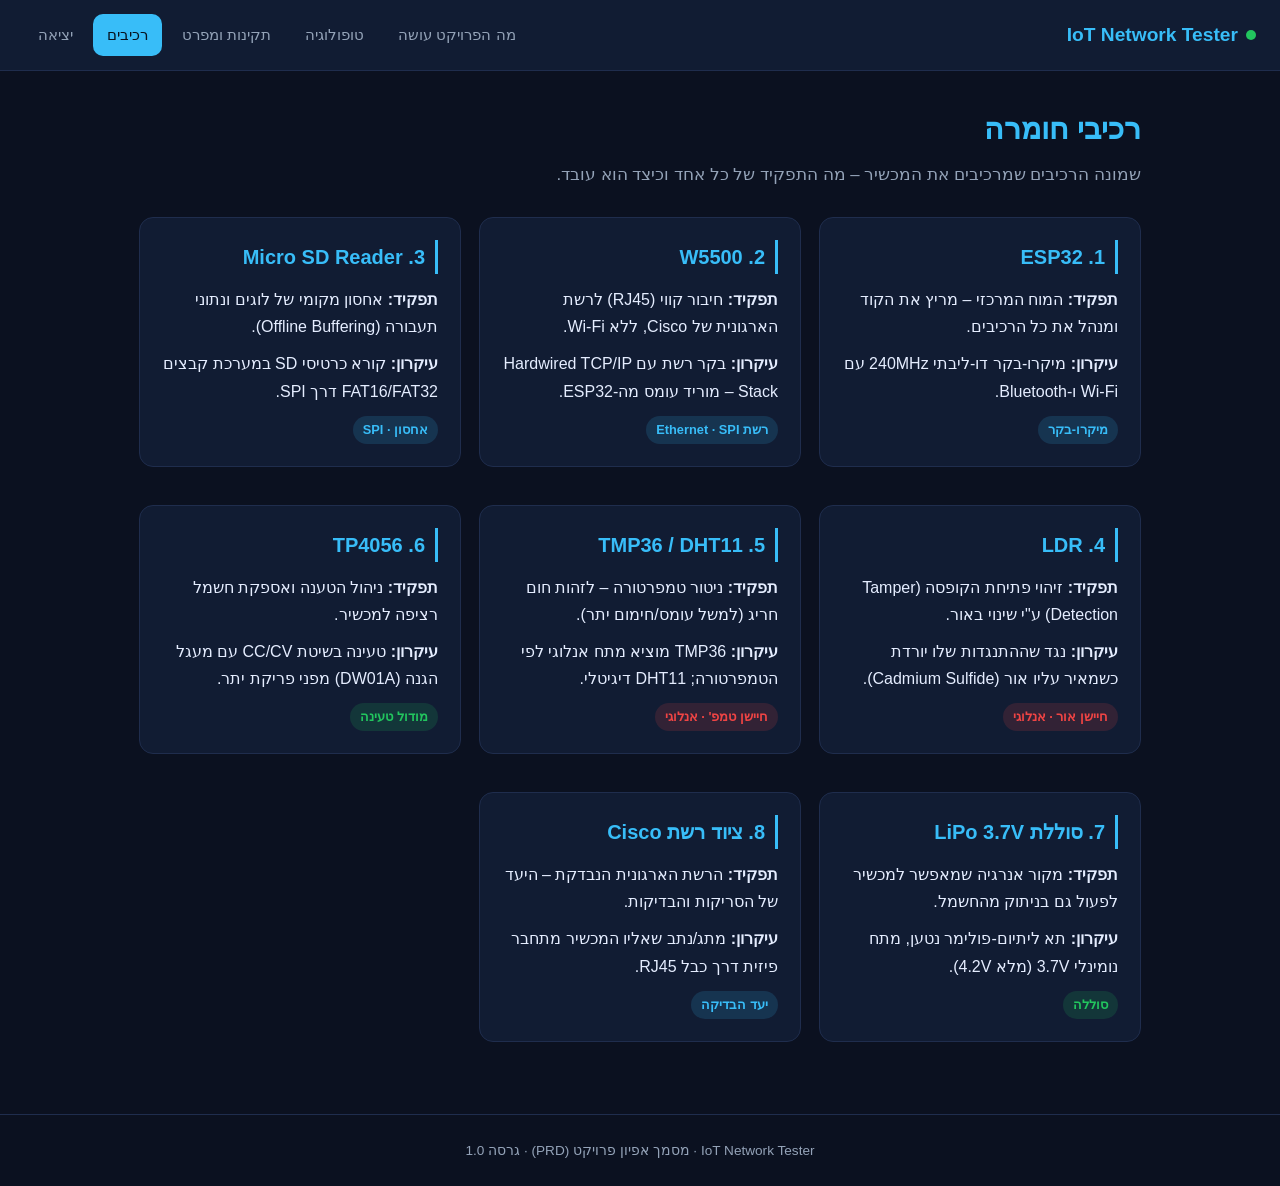
==== components.html @ ea70519b "Initial commit: IoT Network Tester static site (HTML/CSS) Co-Authored-By: Claude Opus 4.8 <noreply@a" ====
<!DOCTYPE html>
<html lang="he" dir="rtl">
<head>
  <meta charset="UTF-8">
  <meta name="viewport" content="width=device-width, initial-scale=1.0">
  <title>רכיבים – IoT Network Tester</title>
  <link rel="stylesheet" href="style.css">
</head>
<body>

  <!-- סרגל ניווט -->
  <nav class="navbar">
    <div class="logo"><span class="dot"></span> IoT Network Tester</div>
    <div class="links">
      <a href="overview.html">מה הפרויקט עושה</a>
      <a href="topology.html">טופולוגיה</a>
      <a href="specs.html">תקינות ומפרט</a>
      <a href="components.html" class="active">רכיבים</a>  <!-- דף נוכחי -->
      <a href="login.html">יציאה</a>
    </div>
  </nav>

  <div class="container">

    <h1 class="page-title">רכיבי חומרה</h1>
    <p class="page-subtitle">
      שמונה הרכיבים שמרכיבים את המכשיר – מה התפקיד של כל אחד וכיצד הוא עובד.
    </p>

    <!-- רשת כרטיסים: כרטיס לכל רכיב -->
    <div class="grid">

      <!-- רכיב 1 -->
      <div class="card">
        <h2>1. ESP32</h2>
        <p><b>תפקיד:</b> המוח המרכזי – מריץ את הקוד ומנהל את כל הרכיבים.</p>
        <p><b>עיקרון:</b> מיקרו-בקר דו-ליבתי 240MHz עם Wi-Fi ו-Bluetooth.</p>
        <span class="badge info">מיקרו-בקר</span>
      </div>

      <!-- רכיב 2 -->
      <div class="card">
        <h2>2. W5500</h2>
        <p><b>תפקיד:</b> חיבור קווי (RJ45) לרשת הארגונית של Cisco, ללא Wi-Fi.</p>
        <p><b>עיקרון:</b> בקר רשת עם Hardwired TCP/IP Stack – מוריד עומס מה-ESP32.</p>
        <span class="badge info">רשת Ethernet · SPI</span>
      </div>

      <!-- רכיב 3 -->
      <div class="card">
        <h2>3. Micro SD Reader</h2>
        <p><b>תפקיד:</b> אחסון מקומי של לוגים ונתוני תעבורה (Offline Buffering).</p>
        <p><b>עיקרון:</b> קורא כרטיסי SD במערכת קבצים FAT16/FAT32 דרך SPI.</p>
        <span class="badge info">אחסון · SPI</span>
      </div>

      <!-- רכיב 4 -->
      <div class="card">
        <h2>4. LDR</h2>
        <p><b>תפקיד:</b> זיהוי פתיחת הקופסה (Tamper Detection) ע"י שינוי באור.</p>
        <p><b>עיקרון:</b> נגד שההתנגדות שלו יורדת כשמאיר עליו אור (Cadmium Sulfide).</p>
        <span class="badge warn">חיישן אור · אנלוגי</span>
      </div>

      <!-- רכיב 5 -->
      <div class="card">
        <h2>5. TMP36 / DHT11</h2>
        <p><b>תפקיד:</b> ניטור טמפרטורה – לזהות חום חריג (למשל עומס/חימום יתר).</p>
        <p><b>עיקרון:</b> TMP36 מוציא מתח אנלוגי לפי הטמפרטורה; DHT11 דיגיטלי.</p>
        <span class="badge warn">חיישן טמפ' · אנלוגי</span>
      </div>

      <!-- רכיב 6 -->
      <div class="card">
        <h2>6. TP4056</h2>
        <p><b>תפקיד:</b> ניהול הטענה ואספקת חשמל רציפה למכשיר.</p>
        <p><b>עיקרון:</b> טעינה בשיטת CC/CV עם מעגל הגנה (DW01A) מפני פריקת יתר.</p>
        <span class="badge ok">מודול טעינה</span>
      </div>

      <!-- רכיב 7 -->
      <div class="card">
        <h2>7. סוללת LiPo 3.7V</h2>
        <p><b>תפקיד:</b> מקור אנרגיה שמאפשר למכשיר לפעול גם בניתוק מהחשמל.</p>
        <p><b>עיקרון:</b> תא ליתיום-פולימר נטען, מתח נומינלי 3.7V (מלא 4.2V).</p>
        <span class="badge ok">סוללה</span>
      </div>

      <!-- רכיב 8 (חיבור ברשת) -->
      <div class="card">
        <h2>8. ציוד רשת Cisco</h2>
        <p><b>תפקיד:</b> הרשת הארגונית הנבדקת – היעד של הסריקות והבדיקות.</p>
        <p><b>עיקרון:</b> מתג/נתב שאליו המכשיר מתחבר פיזית דרך כבל RJ45.</p>
        <span class="badge info">יעד הבדיקה</span>
      </div>

    </div> <!-- סוף grid -->

  </div>

  <div class="footer">IoT Network Tester · מסמך אפיון פרויקט (PRD) · גרסה 1.0</div>

</body>
</html>
---- style.css ----
/* ===================================================================
   style.css – קובץ העיצוב המשותף לכל דפי האתר
   כל הדפים (login, overview, topology, specs, components) מקשרים לקובץ הזה.
   ככה משנים צבע/פונט במקום אחד – וזה משתנה בכל האתר.
   ההערות בעברית (בתוך /* ... *\/) נועדו להסביר לך כל חלק.
   =================================================================== */

/* :root = "השורש" של העמוד. כאן מגדירים משתני צבע (CSS Variables).
   אחר כך קוראים להם עם var(--שם). ככה קל להחליף ערכת צבעים. */
:root {
  --bg: #0b1120;          /* צבע הרקע הראשי – כחול כהה מאוד (כמו "מסך האקר") */
  --panel: #111c33;       /* צבע הרקע של כרטיסים/פאנלים – כחול כהה קצת בהיר יותר */
  --panel-2: #0f1830;     /* גוון כהה נוסף לכרטיסים משניים */
  --border: #1f2d4d;      /* צבע קווי המסגרת */
  --accent: #38bdf8;      /* צבע ההדגשה הראשי – תכלת (כותרות, קישורים) */
  --accent-2: #22c55e;    /* צבע הדגשה שני – ירוק (סטטוס "תקין") */
  --danger: #ef4444;      /* צבע אדום – לאזהרות/סטטוס בעייתי */
  --text: #e5edff;        /* צבע הטקסט הראשי – לבן-תכלת בהיר */
  --muted: #94a3b8;       /* צבע טקסט משני/עמום – אפור-כחלחל */
  --radius: 14px;         /* רדיוס עיגול פינות קבוע לכל האתר */
}

/* הכוכבית (*) בוחרת את *כל* האלמנטים בעמוד.
   מאפסים כאן את ברירות המחדל של הדפדפן כדי שהכל יתחיל נקי. */
* {
  margin: 0;                 /* מבטל רווח חיצוני ברירת מחדל */
  padding: 0;                /* מבטל רווח פנימי ברירת מחדל */
  box-sizing: border-box;    /* מחשיב padding+border בתוך הרוחב (נוח מאוד) */
}

/* body = כל גוף העמוד. כאן מגדירים את הרקע, הפונט והכיוון. */
body {
  font-family: "Segoe UI", Arial, sans-serif;  /* פונט נעים וברור */
  background: var(--bg);        /* צבע הרקע מהמשתנה שהגדרנו למעלה */
  color: var(--text);           /* צבע הטקסט מהמשתנה */
  direction: rtl;               /* כיוון מימין לשמאל – חובה לעברית */
  line-height: 1.7;             /* ריווח בין שורות – עושה טקסט נוח לקריאה */
  min-height: 100vh;            /* גובה מינימלי = גובה כל המסך (100% מגובה החלון) */
}

/* ====================== סרגל ניווט עליון (navbar) ====================== */

/* .navbar = הסרגל העליון עם הקישורים בין הדפים */
.navbar {
  display: flex;                      /* מסדר את הפריטים בשורה אחת (flexbox) */
  align-items: center;                /* ממרכז את הפריטים אנכית */
  justify-content: space-between;     /* דוחף את הלוגו לצד אחד והקישורים לשני */
  flex-wrap: wrap;                    /* מאפשר "לרדת שורה" במסך צר */
  gap: 12px;                          /* רווח בין הפריטים */
  background: var(--panel);           /* רקע כהה לסרגל */
  border-bottom: 1px solid var(--border); /* קו דק בתחתית הסרגל */
  padding: 14px 24px;                 /* ריווח פנימי: 14 למעלה/למטה, 24 בצדדים */
  position: sticky;                   /* "מדביק" את הסרגל – הוא נשאר בראש בזמן גלילה */
  top: 0;                             /* נדבק לחלק העליון */
  z-index: 10;                        /* מוודא שהסרגל מעל שאר התוכן */
}

/* הלוגו בצד ימין של הסרגל */
.navbar .logo {
  font-weight: bold;        /* טקסט מודגש */
  font-size: 1.2rem;        /* גודל פונט מעט גדול */
  color: var(--accent);     /* צבע תכלת */
  display: flex;            /* כדי לשים את הנקודה והטקסט בשורה */
  align-items: center;      /* ממרכז אנכית */
  gap: 8px;                 /* רווח בין הנקודה לטקסט */
}

/* הנקודה הירוקה ליד הלוגו (אינדיקציית "מערכת פעילה") */
.navbar .logo .dot {
  width: 10px;                 /* רוחב הנקודה */
  height: 10px;                /* גובה הנקודה */
  background: var(--accent-2); /* צבע ירוק */
  border-radius: 50%;          /* 50% = עיגול מושלם */
}

/* רשימת הקישורים בסרגל */
.navbar .links {
  display: flex;      /* קישורים בשורה */
  flex-wrap: wrap;    /* יורדים שורה במסך צר */
  gap: 6px;           /* רווח בין הקישורים */
}

/* כל קישור בסרגל הניווט */
.navbar .links a {
  color: var(--muted);           /* צבע אפור עמום כברירת מחדל */
  text-decoration: none;         /* מסיר את הקו התחתון של קישורים */
  padding: 8px 14px;             /* ריווח פנימי שהופך את הקישור ל"כפתור" */
  border-radius: 10px;           /* פינות מעוגלות */
  font-size: 0.95rem;            /* גודל פונט מעט קטן */
  transition: all 0.2s;          /* אנימציה חלקה כשעוברים עם העכבר */
}

/* מה קורה כשמעבירים עכבר מעל קישור (hover) */
.navbar .links a:hover {
  background: var(--panel-2);    /* רקע כהה מופיע */
  color: var(--text);            /* הטקסט הופך בהיר */
}

/* הקישור של הדף הנוכחי – מודגש כדי שתדע איפה אתה.
   נותנים לקישור הפעיל class="active" בכל דף. */
.navbar .links a.active {
  background: var(--accent);     /* רקע תכלת מלא */
  color: #07121f;                /* טקסט כהה לקונטרסט */
}

/* ====================== מבנה כללי של התוכן ====================== */

/* .container = עטיפה שמגבילה את רוחב התוכן וממרכזת אותו */
.container {
  max-width: 1050px;      /* רוחב מרבי – מונע שורות ארוכות מדי */
  margin: 0 auto;         /* auto בצדדים = ממרכז את העטיפה אופקית */
  padding: 32px 24px;     /* ריווח פנימי מסביב לתוכן */
}

/* כותרת ראשית של דף */
.page-title {
  font-size: 1.9rem;              /* גודל גדול */
  color: var(--accent);          /* תכלת */
  margin-bottom: 6px;            /* רווח קטן מתחת */
}

/* כיתוב משנה מתחת לכותרת הראשית */
.page-subtitle {
  color: var(--muted);           /* אפור עמום */
  margin-bottom: 28px;           /* רווח גדול לפני התוכן */
  font-size: 1.05rem;            /* מעט גדול מהרגיל */
}

/* ====================== כרטיסים (cards) ====================== */

/* .card = תיבת תוכן עם רקע, מסגרת ופינות מעוגלות */
.card {
  background: var(--panel);           /* רקע כהה */
  border: 1px solid var(--border);    /* מסגרת דקה */
  border-radius: var(--radius);       /* פינות מעוגלות */
  padding: 22px;                      /* ריווח פנימי */
  margin-bottom: 20px;                /* רווח בין כרטיס לכרטיס */
}

/* כותרת בתוך כרטיס */
.card h2 {
  color: var(--accent);               /* תכלת */
  font-size: 1.25rem;                 /* גודל בינוני */
  margin-bottom: 12px;                /* רווח מתחת לכותרת */
  border-right: 3px solid var(--accent); /* פס צבעוני בצד ימין (כי זה RTL) */
  padding-right: 10px;                /* מרווח בין הפס לטקסט */
}

/* פסקה רגילה בתוך כרטיס */
.card p {
  color: var(--text);     /* צבע טקסט רגיל */
  margin-bottom: 10px;    /* רווח קטן בין פסקאות */
}

/* ====================== רשת כרטיסים (grid) ====================== */

/* .grid = פריסה של כמה כרטיסים בטור/שורות אוטומטיות */
.grid {
  display: grid;  /* מפעיל פריסת רשת (grid) */
  /* auto-fit = כמה עמודות שנכנסות; minmax = כל עמודה לפחות 260px */
  grid-template-columns: repeat(auto-fit, minmax(260px, 1fr));
  gap: 18px;      /* רווח בין הכרטיסים ברשת */
}

/* ====================== תגיות סטטוס (badges) ====================== */

/* .badge = תגית קטנה צבעונית (למשל "תכלת/תקין") */
.badge {
  display: inline-block;      /* תופס רק את רוחב התוכן */
  padding: 3px 10px;          /* ריווח פנימי קטן */
  border-radius: 999px;       /* מספר גדול = צורת גלולה (קצוות עגולים לגמרי) */
  font-size: 0.8rem;          /* פונט קטן */
  font-weight: bold;          /* מודגש */
}

/* תגית ירוקה – "תקין" */
.badge.ok {
  background: rgba(34, 197, 94, 0.15); /* ירוק שקוף – רקע עדין */
  color: var(--accent-2);              /* טקסט ירוק מלא */
}

/* תגית תכלת – מידע כללי */
.badge.info {
  background: rgba(56, 189, 248, 0.15); /* תכלת שקוף */
  color: var(--accent);                 /* טקסט תכלת */
}

/* תגית אדומה – אזהרה */
.badge.warn {
  background: rgba(239, 68, 68, 0.15); /* אדום שקוף */
  color: var(--danger);                /* טקסט אדום */
}

/* ====================== טבלאות ====================== */

/* עיצוב טבלה (נשתמש בדף התקינות) */
table {
  width: 100%;                  /* הטבלה תופסת את כל רוחב הכרטיס */
  border-collapse: collapse;    /* מאחד קווי גבול כפולים לקו אחד */
  margin-top: 8px;              /* רווח קטן מעל */
}

/* תאי כותרת (th) ותאי תוכן (td) */
th, td {
  text-align: right;                       /* יישור לימין (עברית) */
  padding: 10px 12px;                       /* ריווח פנימי בתא */
  border-bottom: 1px solid var(--border);   /* קו הפרדה דק מתחת לכל שורה */
}

/* שורת הכותרת של הטבלה */
th {
  color: var(--accent);        /* תכלת */
  font-size: 0.95rem;          /* מעט קטן */
}

/* תאי תוכן */
td {
  color: var(--text);          /* צבע טקסט רגיל */
}

/* ====================== רשימות ====================== */

/* רשימה עם נקודות בתוך כרטיס */
.card ul {
  padding-right: 22px;   /* הזחה מימין כדי שהנקודות לא ייצאו מהכרטיס */
  margin: 8px 0;         /* רווח מעל ומתחת לרשימה */
}

/* כל פריט ברשימה */
.card li {
  margin-bottom: 8px;    /* רווח בין הפריטים */
  color: var(--text);    /* צבע טקסט */
}

/* ====================== כותרת תחתונה (footer) ====================== */

/* .footer = שורת סיום בתחתית הדף */
.footer {
  text-align: center;             /* טקסט ממורכז */
  color: var(--muted);            /* אפור עמום */
  font-size: 0.85rem;             /* פונט קטן */
  padding: 24px;                  /* ריווח מסביב */
  border-top: 1px solid var(--border); /* קו דק בחלק העליון של הפוטר */
  margin-top: 20px;               /* רווח מעל הפוטר */
}
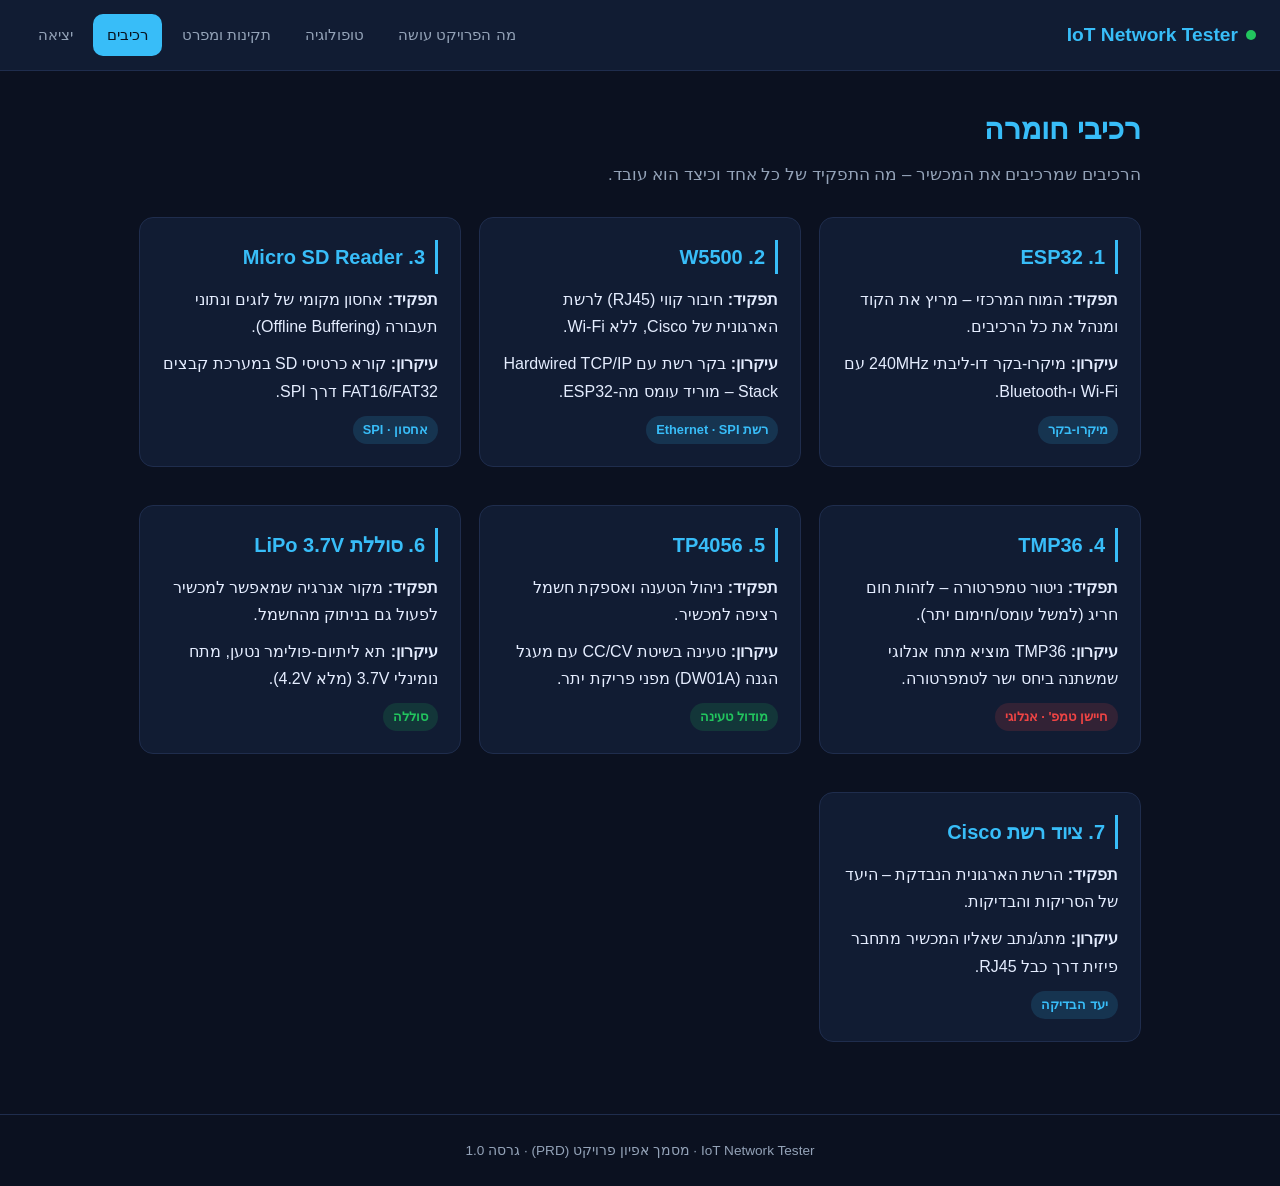
==== commit bdc57a16: "Update components.html" ====
--- a/components.html
+++ b/components.html
@@ -24,7 +24,7 @@
 
     <h1 class="page-title">רכיבי חומרה</h1>
     <p class="page-subtitle">
-      שמונה הרכיבים שמרכיבים את המכשיר – מה התפקיד של כל אחד וכיצד הוא עובד.
+      הרכיבים שמרכיבים את המכשיר – מה התפקיד של כל אחד וכיצד הוא עובד.
     </p>
 
     <!-- רשת כרטיסים: כרטיס לכל רכיב -->
@@ -56,39 +56,31 @@
 
       <!-- רכיב 4 -->
       <div class="card">
-        <h2>4. LDR</h2>
-        <p><b>תפקיד:</b> זיהוי פתיחת הקופסה (Tamper Detection) ע"י שינוי באור.</p>
-        <p><b>עיקרון:</b> נגד שההתנגדות שלו יורדת כשמאיר עליו אור (Cadmium Sulfide).</p>
-        <span class="badge warn">חיישן אור · אנלוגי</span>
+        <h2>4. TMP36</h2>
+        <p><b>תפקיד:</b> ניטור טמפרטורה – לזהות חום חריג (למשל עומס/חימום יתר).</p>
+        <p><b>עיקרון:</b> TMP36 מוציא מתח אנלוגי שמשתנה ביחס ישר לטמפרטורה.</p>
+        <span class="badge warn">חיישן טמפ' · אנלוגי</span>
       </div>
 
       <!-- רכיב 5 -->
       <div class="card">
-        <h2>5. TMP36 / DHT11</h2>
-        <p><b>תפקיד:</b> ניטור טמפרטורה – לזהות חום חריג (למשל עומס/חימום יתר).</p>
-        <p><b>עיקרון:</b> TMP36 מוציא מתח אנלוגי לפי הטמפרטורה; DHT11 דיגיטלי.</p>
-        <span class="badge warn">חיישן טמפ' · אנלוגי</span>
-      </div>
-
-      <!-- רכיב 6 -->
-      <div class="card">
-        <h2>6. TP4056</h2>
+        <h2>5. TP4056</h2>
         <p><b>תפקיד:</b> ניהול הטענה ואספקת חשמל רציפה למכשיר.</p>
         <p><b>עיקרון:</b> טעינה בשיטת CC/CV עם מעגל הגנה (DW01A) מפני פריקת יתר.</p>
         <span class="badge ok">מודול טעינה</span>
       </div>
 
-      <!-- רכיב 7 -->
+      <!-- רכיב 6 -->
       <div class="card">
-        <h2>7. סוללת LiPo 3.7V</h2>
+        <h2>6. סוללת LiPo 3.7V</h2>
         <p><b>תפקיד:</b> מקור אנרגיה שמאפשר למכשיר לפעול גם בניתוק מהחשמל.</p>
         <p><b>עיקרון:</b> תא ליתיום-פולימר נטען, מתח נומינלי 3.7V (מלא 4.2V).</p>
         <span class="badge ok">סוללה</span>
       </div>
 
-      <!-- רכיב 8 (חיבור ברשת) -->
+      <!-- רכיב 7 (חיבור ברשת) -->
       <div class="card">
-        <h2>8. ציוד רשת Cisco</h2>
+        <h2>7. ציוד רשת Cisco</h2>
         <p><b>תפקיד:</b> הרשת הארגונית הנבדקת – היעד של הסריקות והבדיקות.</p>
         <p><b>עיקרון:</b> מתג/נתב שאליו המכשיר מתחבר פיזית דרך כבל RJ45.</p>
         <span class="badge info">יעד הבדיקה</span>
